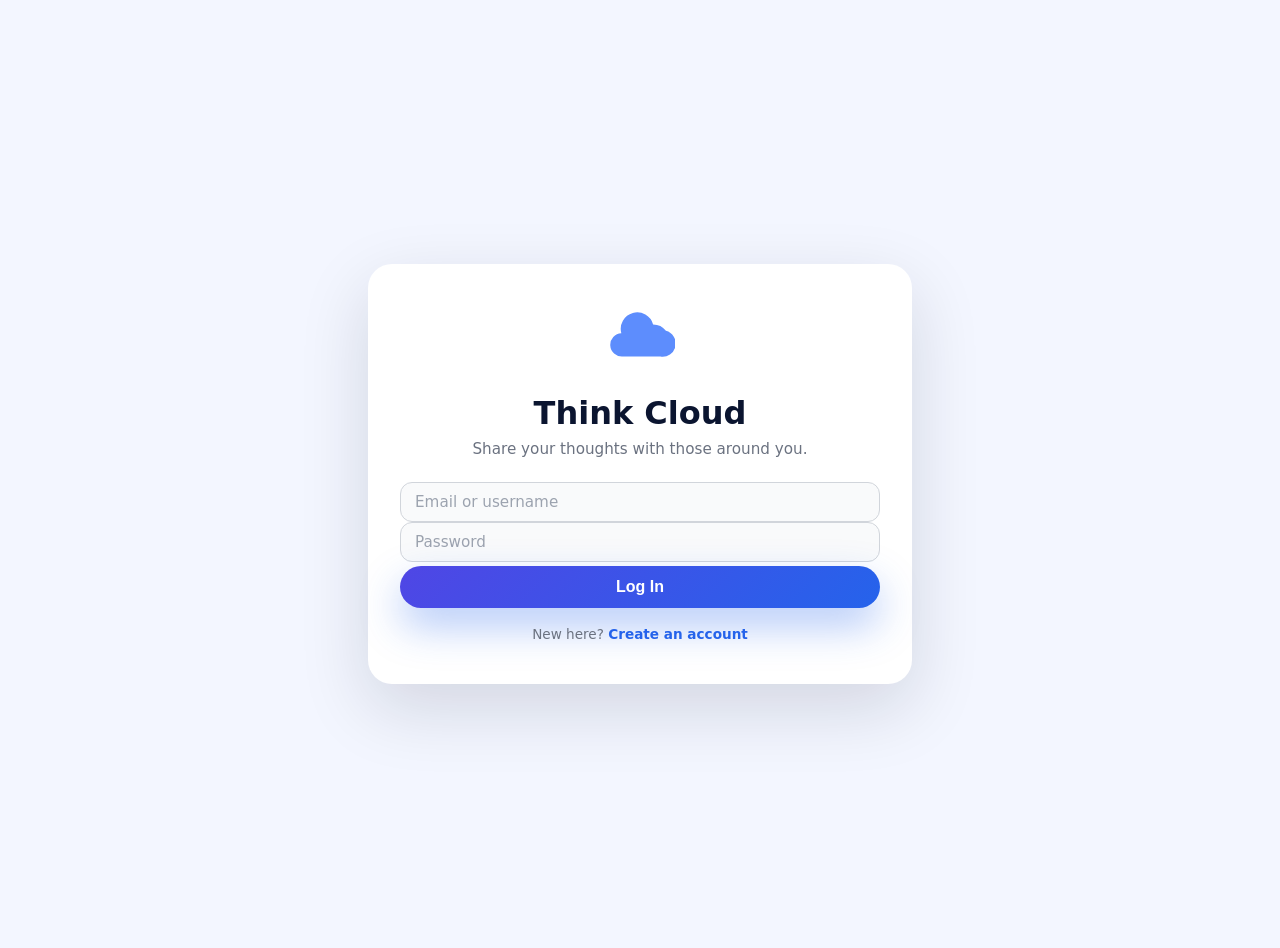
==== index.html @ 52383c8d "Updated sign up" ====
<!doctype html>
<html lang="en">
<head>
  <meta charset="utf-8" />
  <title>Think Cloud – Login</title>
  <link rel="stylesheet" href="styles.css" />
</head>
<body>

  <div class="login-container">

    <!-- Cloud Logo -->
    <div class="logo">
      <svg width="70" height="70" viewBox="0 0 24 24" fill="#5d8dfd">
        <path d="M19 18H6a4 4 0 0 1-.4-7.99A5.5 5.5 0 0 1 16.5 7a5.48 5.48 0 0 1 4.39 2.21A4.5 4.5 0 0 1 19 18Z"/>
      </svg>
    </div>

    <h1>Think Cloud</h1>
    <p class="subtitle">Share your thoughts with those around you.</p>

    <input id="loginEmail" type="text" placeholder="Email or username" />
    <input id="loginPassword" type="password" placeholder="Password" />

    <button id="loginBtn">Log In</button>

    <p class="signup-text">
      New here?
      <a href="signup.html" class="signup-link">Create an account</a>
    </p>

  </div>

  <script>
    document.getElementById("loginBtn").onclick = () => {
      // simple demo login: just go to map
      window.location.href = "map.html";
    };
  </script>

</body>
</html>
---- styles.css ----
/* Base layout */

body {
  margin: 0;
  font-family: system-ui, -apple-system, BlinkMacSystemFont, "Segoe UI",
               sans-serif;
  background: #f3f6ff;
  display: flex;
  align-items: center;
  justify-content: center;
  min-height: 100vh;
  padding: 24px 12px;
  color: #111827;
}

/* Shared auth card (login + signup) */

.login-container {
  width: 100%;
  max-width: 480px;
  background: #ffffff;
  border-radius: 24px;
  padding: 40px 32px 28px;
  box-shadow: 0 24px 70px rgba(15, 23, 42, 0.14);
  text-align: center;
}

.logo {
  margin-bottom: 16px;
}

h1 {
  margin: 0 0 8px;
  font-size: 2rem;
  font-weight: 700;
  color: #0b1530;
}

.subtitle {
  margin: 0 0 24px;
  font-size: 0.95rem;
  color: #6b7280;
}

/* Form groups */

.field-group {
  margin-bottom: 16px;
  text-align: left;
}

.field-group label {
  display: block;
  font-size: 0.85rem;
  font-weight: 500;
  color: #4b5563;
  margin-bottom: 4px;
}

/* Inputs, selects, textareas */

.login-container input[type="text"],
.login-container input[type="email"],
.login-container input[type="password"],
.login-container input[type="file"],
.login-container select,
.login-container textarea {
  width: 100%;
  box-sizing: border-box;
  border-radius: 12px;
  border: 1px solid #d1d5db;
  padding: 10px 14px;
  font-size: 0.95rem;
  font-family: inherit;
  outline: none;
  background-color: #f9fafb;
}

.login-container input::placeholder,
.login-container textarea::placeholder {
  color: #9ca3af;
}

.login-container input:focus,
.login-container select:focus,
.login-container textarea:focus {
  border-color: #3b82f6;
  box-shadow: 0 0 0 2px #bfdbfe;
  background-color: #ffffff;
}

/* Make textarea taller but still match card */

.login-container textarea {
  min-height: 90px;
  resize: vertical;
}

/* Primary button */

.primary-btn,
.login-container button {
  width: 100%;
  border: none;
  border-radius: 999px;
  padding: 12px 16px;
  margin-top: 4px;
  font-size: 1rem;
  font-weight: 600;
  cursor: pointer;
  color: #ffffff;
  background: linear-gradient(135deg, #4f46e5, #2563eb);
  box-shadow: 0 18px 40px rgba(37, 99, 235, 0.35);
  transition: transform 0.05s ease, box-shadow 0.1s ease,
              filter 0.1s ease;
}

.primary-btn:hover,
.login-container button:hover {
  filter: brightness(1.04);
  box-shadow: 0 14px 30px rgba(37, 99, 235, 0.4);
}

.primary-btn:active,
.login-container button:active {
  transform: translateY(1px);
  box-shadow: 0 10px 24px rgba(37, 99, 235, 0.35);
}

/* Login footer / signup footer */

.signup-text {
  margin-top: 18px;
  font-size: 0.85rem;
  color: #6b7280;
}

.signup-text a {
  color: #2563eb;
  text-decoration: none;
  font-weight: 600;
}

.signup-text a:hover {
  text-decoration: underline;
}

/* Map container (for map.html) */

#map {
  height: 100vh;
  width: 100%;
}

/* Explore page styles */

.filterSelection {
  float: left;
  background-color: #2196f3;
  color: #ffffff;
  width: 100px;
  line-height: 100px;
  text-align: center;
  margin: 2px;
  display: none;
}

.exploreShow {
  display: block;
}

.exploreContainer {
  margin-top: 20px;
  overflow: hidden;
}

.exploreBtn {
  border: none;
  outline: none;
  padding: 12px 16px;
  background-color: #f1f1f1;
  cursor: pointer;
}

.exploreBtn:hover {
  background-color: #ddd;
}

.exploreBtn.active {
  background-color: #666;
  color: white;
}
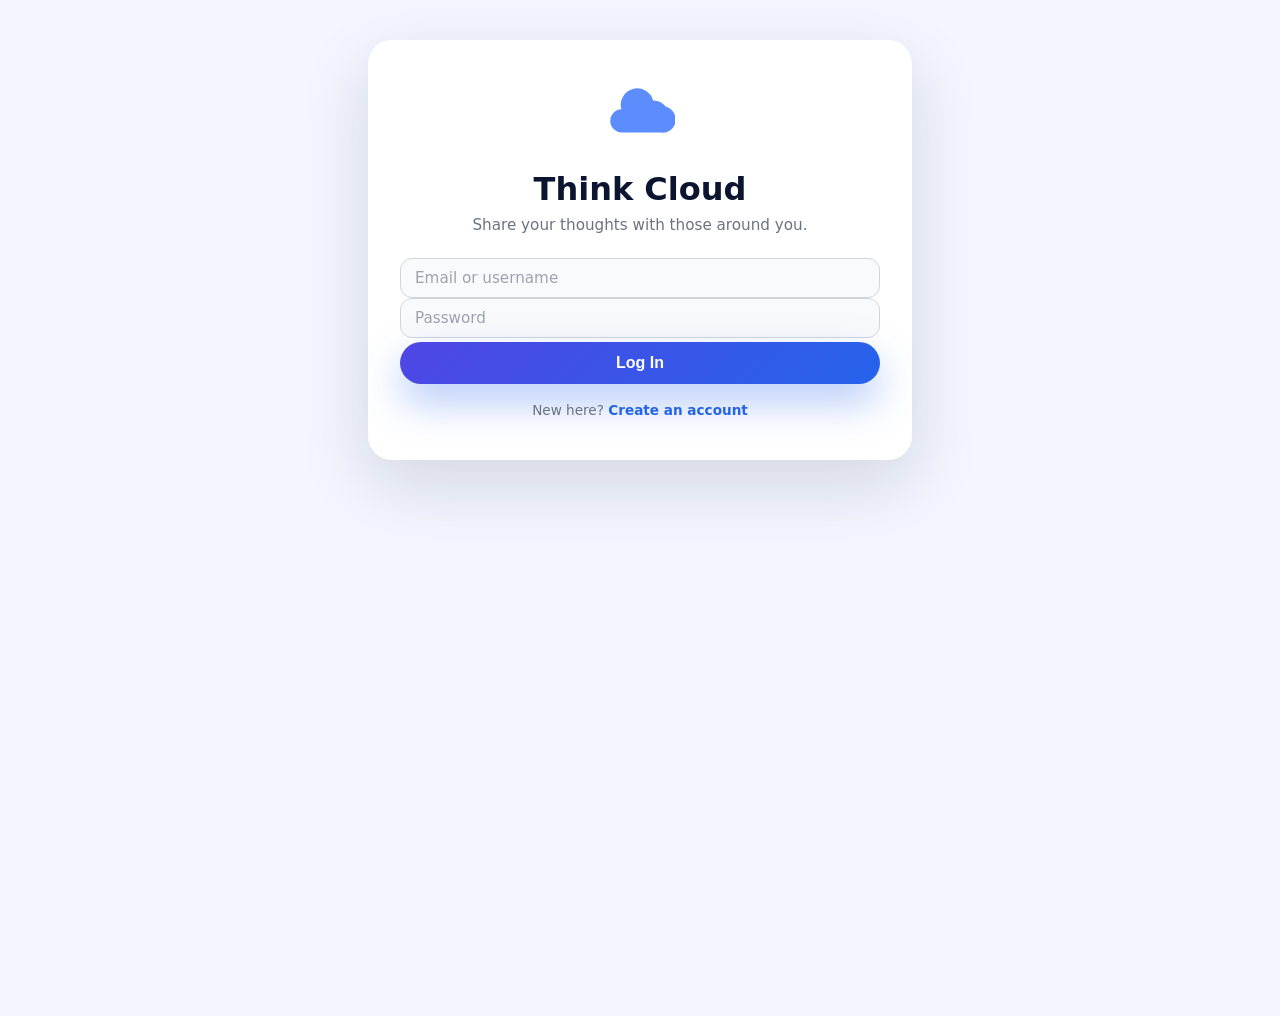
==== commit 74e6110d: "Added more functionality" ====
--- a/index.html
+++ b/index.html
@@ -33,7 +33,7 @@
 
   <script>
     document.getElementById("loginBtn").onclick = () => {
-      // simple demo login: just go to map
+      // simple demo login
       window.location.href = "map.html";
     };
   </script>
--- a/styles.css
+++ b/styles.css
@@ -1,16 +1,12 @@
-/* Base layout */
-
+/* Base layout (shared across pages that use this file) */
 body {
   margin: 0;
   font-family: system-ui, -apple-system, BlinkMacSystemFont, "Segoe UI",
                sans-serif;
   background: #f3f6ff;
-  display: flex;
-  align-items: center;
-  justify-content: center;
+  color: #111827;
   min-height: 100vh;
-  padding: 24px 12px;
-  color: #111827;
+  padding-bottom: 76px; /* space for bottom nav when used */
 }
 
 /* Shared auth card (login + signup) */
@@ -23,6 +19,7 @@
   padding: 40px 32px 28px;
   box-shadow: 0 24px 70px rgba(15, 23, 42, 0.14);
   text-align: center;
+  margin: 40px auto;
 }
 
 .logo {
@@ -145,14 +142,68 @@
   text-decoration: underline;
 }
 
-/* Map container (for map.html) */
+/* Map container (for map.html if this file is ever used there) */
 
 #map {
   height: 100vh;
   width: 100%;
 }
 
-/* Explore page styles */
+/* Bottom navigation bar (shared) */
+
+.bottom-nav {
+  position: fixed;
+  left: 0;
+  right: 0;
+  bottom: 0;
+  height: 70px;
+  background: #ffffff;
+  border-top: 1px solid rgba(148, 163, 184, 0.5);
+  display: flex;
+  justify-content: space-around;
+  align-items: center;
+  box-shadow: 0 -10px 25px rgba(15, 23, 42, 0.16);
+  z-index: 1000;
+}
+
+.bottom-nav a {
+  flex: 1;
+  text-align: center;
+  text-decoration: none;
+  color: #6b7280;
+  font-size: 12px;
+  font-weight: 500;
+  padding-top: 4px;
+  position: relative;
+}
+
+.bottom-nav a .icon {
+  display: block;
+  font-size: 20px;
+  margin-bottom: 2px;
+}
+
+/* Active tab */
+.bottom-nav a.active {
+  color: #4f46e5;
+}
+
+.bottom-nav a.active::after {
+  content: "";
+  display: block;
+  width: 26px;
+  height: 3px;
+  border-radius: 999px;
+  background: #4f46e5;
+  margin: 4px auto 0;
+}
+
+/* Slight emphasis on center map icon if you want */
+.center-icon .icon {
+  font-size: 22px;
+}
+
+/* OLD explore styles kept (optional, safe) */
 
 .filterSelection {
   float: left;
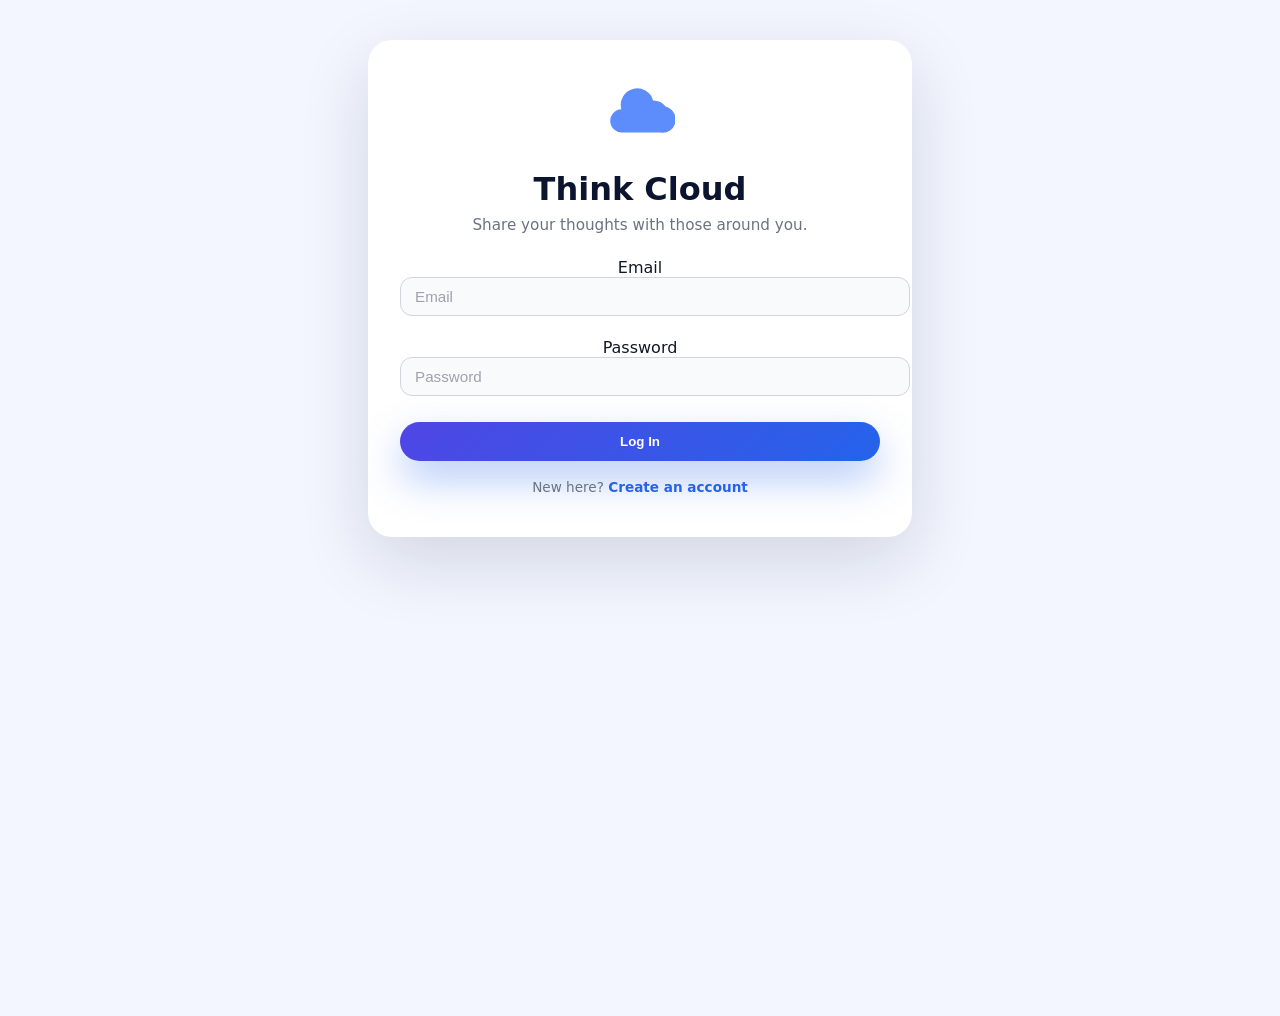
==== commit 349480b4: "Updated map + bottom nav fixes" ====
--- a/index.html
+++ b/index.html
@@ -1,9 +1,11 @@
+
 <!doctype html>
 <html lang="en">
 <head>
   <meta charset="utf-8" />
   <title>Think Cloud – Login</title>
-  <link rel="stylesheet" href="styles.css" />
+  <link rel="stylesheet" href="styles.css?v=1">
+
 </head>
 <body>
 
@@ -19,10 +21,19 @@
     <h1>Think Cloud</h1>
     <p class="subtitle">Share your thoughts with those around you.</p>
 
-    <input id="loginEmail" type="text" placeholder="Email or username" />
-    <input id="loginPassword" type="password" placeholder="Password" />
+    <!-- Email -->
+    <div class="field-group">
+      <label for="loginEmail">Email</label>
+      <input id="loginEmail" type="email" placeholder="Email" required />
+    </div>
 
-    <button id="loginBtn">Log In</button>
+    <!-- Password -->
+    <div class="field-group">
+      <label for="loginPassword">Password</label>
+      <input id="loginPassword" type="password" placeholder="Password" required />
+    </div>
+
+    <button id="loginBtn" class="primary-btn">Log In</button>
 
     <p class="signup-text">
       New here?
@@ -39,4 +50,4 @@
   </script>
 
 </body>
-</html>+</html>
--- a/styles.css
+++ b/styles.css
@@ -1,15 +1,18 @@
-/* Base layout (shared across pages that use this file) */
+/* =====================================
+   BASE LAYOUT
+===================================== */
 body {
   margin: 0;
-  font-family: system-ui, -apple-system, BlinkMacSystemFont, "Segoe UI",
-               sans-serif;
+  font-family: system-ui, -apple-system, BlinkMacSystemFont, "Segoe UI", sans-serif;
   background: #f3f6ff;
   color: #111827;
   min-height: 100vh;
-  padding-bottom: 76px; /* space for bottom nav when used */
-}
-
-/* Shared auth card (login + signup) */
+  padding-bottom: 76px;
+}
+
+/* =====================================
+   LOGIN PAGE STYLES
+===================================== */
 
 .login-container {
   width: 100%;
@@ -39,92 +42,45 @@
   color: #6b7280;
 }
 
-/* Form groups */
-
-.field-group {
-  margin-bottom: 16px;
-  text-align: left;
-}
-
-.field-group label {
-  display: block;
-  font-size: 0.85rem;
-  font-weight: 500;
-  color: #4b5563;
-  margin-bottom: 4px;
-}
-
-/* Inputs, selects, textareas */
-
-.login-container input[type="text"],
-.login-container input[type="email"],
-.login-container input[type="password"],
-.login-container input[type="file"],
-.login-container select,
-.login-container textarea {
+/* Inputs */
+.login-container input {
   width: 100%;
-  box-sizing: border-box;
   border-radius: 12px;
   border: 1px solid #d1d5db;
   padding: 10px 14px;
+  margin-bottom: 22px !important;
+  background-color: #f9fafb;
   font-size: 0.95rem;
-  font-family: inherit;
   outline: none;
-  background-color: #f9fafb;
-}
-
-.login-container input::placeholder,
-.login-container textarea::placeholder {
+}
+
+.login-container input::placeholder {
   color: #9ca3af;
 }
 
-.login-container input:focus,
-.login-container select:focus,
-.login-container textarea:focus {
+.login-container input:focus {
   border-color: #3b82f6;
   box-shadow: 0 0 0 2px #bfdbfe;
   background-color: #ffffff;
 }
 
-/* Make textarea taller but still match card */
-
-.login-container textarea {
-  min-height: 90px;
-  resize: vertical;
-}
-
-/* Primary button */
-
-.primary-btn,
+/* Buttons */
 .login-container button {
   width: 100%;
   border: none;
   border-radius: 999px;
   padding: 12px 16px;
   margin-top: 4px;
-  font-size: 1rem;
   font-weight: 600;
+  background: linear-gradient(135deg, #4f46e5, #2563eb);
+  color: #ffffff;
   cursor: pointer;
-  color: #ffffff;
-  background: linear-gradient(135deg, #4f46e5, #2563eb);
   box-shadow: 0 18px 40px rgba(37, 99, 235, 0.35);
-  transition: transform 0.05s ease, box-shadow 0.1s ease,
-              filter 0.1s ease;
-}
-
-.primary-btn:hover,
+}
+
 .login-container button:hover {
   filter: brightness(1.04);
-  box-shadow: 0 14px 30px rgba(37, 99, 235, 0.4);
-}
-
-.primary-btn:active,
-.login-container button:active {
-  transform: translateY(1px);
-  box-shadow: 0 10px 24px rgba(37, 99, 235, 0.35);
-}
-
-/* Login footer / signup footer */
+}
 
 .signup-text {
   margin-top: 18px;
@@ -134,22 +90,13 @@
 
 .signup-text a {
   color: #2563eb;
+  font-weight: 600;
   text-decoration: none;
-  font-weight: 600;
-}
-
-.signup-text a:hover {
-  text-decoration: underline;
-}
-
-/* Map container (for map.html if this file is ever used there) */
-
-#map {
-  height: 100vh;
-  width: 100%;
-}
-
-/* Bottom navigation bar (shared) */
+}
+
+/* =====================================
+   FIXED BOTTOM NAV
+===================================== */
 
 .bottom-nav {
   position: fixed;
@@ -158,12 +105,12 @@
   bottom: 0;
   height: 70px;
   background: #ffffff;
-  border-top: 1px solid rgba(148, 163, 184, 0.5);
+  border-top: 1px solid rgba(148,163,184,0.5);
   display: flex;
   justify-content: space-around;
   align-items: center;
-  box-shadow: 0 -10px 25px rgba(15, 23, 42, 0.16);
-  z-index: 1000;
+  box-shadow: 0 -10px 25px rgba(15,23,42,0.16);
+  z-index: 9999;
 }
 
 .bottom-nav a {
@@ -173,17 +120,13 @@
   color: #6b7280;
   font-size: 12px;
   font-weight: 500;
-  padding-top: 4px;
-  position: relative;
 }
 
 .bottom-nav a .icon {
   display: block;
   font-size: 20px;
-  margin-bottom: 2px;
-}
-
-/* Active tab */
+}
+
 .bottom-nav a.active {
   color: #4f46e5;
 }
@@ -198,46 +141,164 @@
   margin: 4px auto 0;
 }
 
-/* Slight emphasis on center map icon if you want */
-.center-icon .icon {
+/* =====================================
+   UNIVERSAL MESSAGE MODAL — SMALL (MAP PAGE ONLY)
+   RENAMED TO AVOID CONFLICTS WITH CHAT DRAWER
+===================================== */
+
+.mini-chat-modal {
+  position: fixed;
+  bottom: 0;
+  left: 0;
+  right: 0;
+  height: 55%;
+  background: #ffffff;
+  border-radius: 24px 24px 0 0;
+  box-shadow: 0 -4px 40px rgba(0,0,0,0.15);
+  display: none;
+  flex-direction: column;
+  z-index: 99999;
+}
+
+.mini-chat-modal.show {
+  display: flex;
+}
+
+/* Header */
+.mini-chat-header {
+  display: flex;
+  align-items: center;
+  padding: 16px;
+  border-bottom: 1px solid #e5e7eb;
+}
+
+.mini-chat-avatar {
+  width: 44px;
+  height: 44px;
+  background: #406fdd;
+  border-radius: 50%;
+  display: flex;
+  justify-content: center;
+  align-items: center;
   font-size: 22px;
-}
-
-/* OLD explore styles kept (optional, safe) */
-
-.filterSelection {
-  float: left;
-  background-color: #2196f3;
-  color: #ffffff;
-  width: 100px;
-  line-height: 100px;
-  text-align: center;
-  margin: 2px;
+  color: white;
+  margin-right: 12px;
+}
+
+.mini-chat-name {
+  font-size: 18px;
+  font-weight: 600;
+}
+
+.mini-chat-meta {
+  font-size: 13px;
+  color: #6b7280;
+}
+
+.mini-chat-close {
+  margin-left: auto;
+  border: none;
+  background: none;
+  font-size: 22px;
+  cursor: pointer;
+}
+
+/* Thread */
+.mini-chat-thread {
+  flex: 1;
+  overflow-y: auto;
+  padding: 12px 16px;
+  background: #f8fafc;
+}
+
+/* Message bubble row */
+.mini-msg-row-out {
+  display: flex;
+  justify-content: flex-end;
+  margin-bottom: 8px;
+  position: relative;
+}
+
+/* Message bubble */
+.mini-msg-bubble-out {
+  background: #2d52ff;
+  color: white;
+  padding: 10px 14px;
+  border-radius: 16px;
+  max-width: 70%;
+  font-size: 15px;
+  position: relative;
+}
+
+.mini-msg-time {
+  margin-top: 4px;
+  font-size: 12px;
+  opacity: 0.75;
+}
+
+/* ⋮ menu button */
+.mini-msg-menu-btn {
+  background: none;
+  border: none;
+  font-size: 20px;
+  position: absolute;
+  left: -20px;
+  top: 0;
+  cursor: pointer;
+  color: #777;
+}
+
+.mini-msg-menu {
+  position: absolute;
+  left: -90px;
+  top: 12px;
+  background: white;
+  border: 1px solid #ddd;
+  box-shadow: 0 4px 12px rgba(0,0,0,0.15);
+  border-radius: 8px;
+  padding: 4px 0;
+  width: 80px;
+}
+
+.mini-msg-menu.hidden {
   display: none;
 }
 
-.exploreShow {
-  display: block;
-}
-
-.exploreContainer {
-  margin-top: 20px;
-  overflow: hidden;
-}
-
-.exploreBtn {
-  border: none;
+.mini-msg-menu-delete {
+  width: 100%;
+  border: none;
+  background: none;
+  padding: 8px 14px;
+  text-align: left;
+  font-size: 14px;
+  color: #d11a2a;
+  cursor: pointer;
+}
+
+/* Input row */
+.mini-chat-input-row {
+  display: flex;
+  padding: 12px;
+  border-top: 1px solid #eee;
+}
+
+.mini-chat-input {
+  flex: 1;
+  padding: 12px;
+  border-radius: 30px;
+  border: 1px solid #ccc;
   outline: none;
-  padding: 12px 16px;
-  background-color: #f1f1f1;
-  cursor: pointer;
-}
-
-.exploreBtn:hover {
-  background-color: #ddd;
-}
-
-.exploreBtn.active {
-  background-color: #666;
+}
+
+.mini-chat-send-btn {
+  margin-left: 10px;
+  padding: 12px 18px;
+  border-radius: 30px;
+  border: none;
+  background: #406fdd;
   color: white;
-}+}
+
+.mini-chat-send-btn:disabled {
+  background: #a7b8ef;
+}
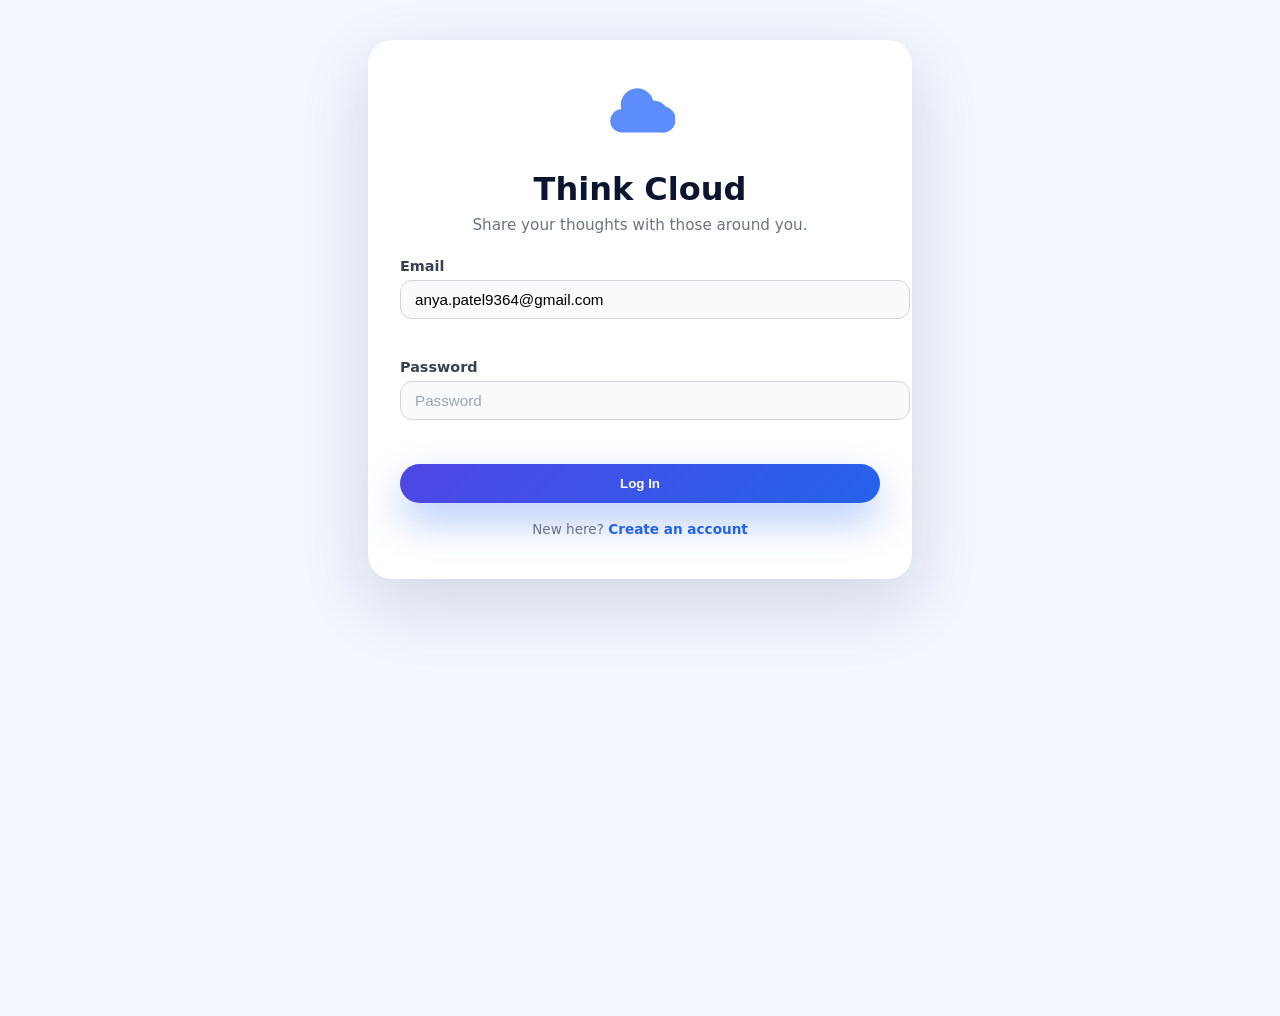
==== commit ff1119e7: "Updated chat system, fixed modal, and UI changes" ====
--- a/index.html
+++ b/index.html
@@ -1,11 +1,9 @@
-
 <!doctype html>
 <html lang="en">
 <head>
   <meta charset="utf-8" />
   <title>Think Cloud – Login</title>
   <link rel="stylesheet" href="styles.css?v=1">
-
 </head>
 <body>
 
@@ -21,10 +19,16 @@
     <h1>Think Cloud</h1>
     <p class="subtitle">Share your thoughts with those around you.</p>
 
-    <!-- Email -->
+    <!-- Email (HARD-CODED) -->
     <div class="field-group">
       <label for="loginEmail">Email</label>
-      <input id="loginEmail" type="email" placeholder="Email" required />
+      <input 
+        id="loginEmail" 
+        type="email"
+        placeholder="Email"
+        value="anya.patel9364@gmail.com"
+        readonly
+      />
     </div>
 
     <!-- Password -->
@@ -33,7 +37,7 @@
       <input id="loginPassword" type="password" placeholder="Password" required />
     </div>
 
-    <button id="loginBtn" class="primary-btn">Log In</button>
+    <button id="loginBtn" class="primary-btn" type="button">Log In</button>
 
     <p class="signup-text">
       New here?
@@ -43,10 +47,24 @@
   </div>
 
   <script>
-    document.getElementById("loginBtn").onclick = () => {
-      // simple demo login
+    // When clicking Log In → automatically loads Anya's profile
+    document.getElementById("loginBtn").addEventListener("click", () => {
+
+      // store hardcoded user profile
+      const profile = {
+        firstName: "Anya",
+        lastName: "Patel",
+        school: "UTD – The University of Texas at Dallas",
+        major: "Computer Science",
+        status: "Incoming",
+        country: "India",
+        bio: "Incoming UTD CS freshman from India 🌿"
+      };
+
+      localStorage.setItem("tc_currentUser", JSON.stringify(profile));
+
       window.location.href = "map.html";
-    };
+    });
   </script>
 
 </body>
--- a/styles.css
+++ b/styles.css
@@ -94,6 +94,20 @@
   text-decoration: none;
 }
 
+/* Fix alignment of labels + inputs */
+.field-group {
+  text-align: left;
+  margin-bottom: 18px;
+}
+
+.field-group label {
+  display: block;
+  margin-bottom: 6px;
+  font-size: 0.9rem;
+  font-weight: 600;
+  color: #374151;
+}
+
 /* =====================================
    FIXED BOTTOM NAV
 ===================================== */
@@ -143,7 +157,6 @@
 
 /* =====================================
    UNIVERSAL MESSAGE MODAL — SMALL (MAP PAGE ONLY)
-   RENAMED TO AVOID CONFLICTS WITH CHAT DRAWER
 ===================================== */
 
 .mini-chat-modal {
@@ -211,7 +224,16 @@
   background: #f8fafc;
 }
 
-/* Message bubble row */
+/* Message bubble row - OTHER USER (LEFT SIDE) */
+.mini-msg-row-in {
+  display: flex;
+  justify-content: flex-start;
+  flex-direction: column;
+  margin-bottom: 8px;
+  position: relative;
+}
+
+/* Message bubble row - USER (RIGHT SIDE) */
 .mini-msg-row-out {
   display: flex;
   justify-content: flex-end;
@@ -219,7 +241,7 @@
   position: relative;
 }
 
-/* Message bubble */
+/* Message bubble - USER */
 .mini-msg-bubble-out {
   background: #2d52ff;
   color: white;
@@ -228,6 +250,16 @@
   max-width: 70%;
   font-size: 15px;
   position: relative;
+}
+
+/* HIDE time for user messages */
+.mini-msg-row-out .mini-msg-time {
+  display: none;
+}
+
+/* HIDE menu button for user messages */
+.mini-msg-row-out .mini-msg-menu-btn {
+  display: none;
 }
 
 .mini-msg-time {
@@ -302,3 +334,96 @@
 .mini-chat-send-btn:disabled {
   background: #a7b8ef;
 }
+
+/* =====================================
+   CHAT THREAD (UPDATED)
+===================================== */
+
+.message {
+  max-width: 75%;
+  margin: 8px 0;
+  display: flex;
+  flex-direction: column;
+  position: relative;
+}
+
+/* Left vs Right */
+.from-them {
+  align-self: flex-start;
+}
+
+.from-you {
+  align-self: flex-end;
+  text-align: right;
+}
+
+/* Bubble */
+.bubble {
+  padding: 10px 14px;
+  border-radius: 14px;
+  font-size: 16px;
+}
+
+.from-them .bubble {
+  background: #ffffff;
+  color: #111;
+}
+
+.from-you .bubble {
+  background: #2d52ff;
+  color: white;
+}
+
+/* Timestamp - HIDE for user messages */
+.time {
+  font-size: 12px;
+  color: #888;
+  margin-top: 3px;
+}
+
+.from-them .time {
+  text-align: left;
+}
+
+.from-you .time {
+  display: none; /* Hide time for user messages */
+}
+
+/* Delete button - HIDE for user messages */
+.from-you .message-menu {
+  display: none;
+}
+
+.message-menu {
+  position: absolute;
+  top: -4px;
+  left: -6px;
+}
+
+.message-menu button {
+  padding: 3px 6px;
+  font-size: 11px;
+  border-radius: 6px;
+  background: #f2f2f2;
+  border: 1px solid #ccc;
+  cursor: pointer;
+}
+
+.message-menu button:hover {
+  background: #e5e5e5;
+}
+
+/* === FIX BUTTON ALIGNMENT FOR EXPLORE CARDS === */
+
+.user-card {
+  display: flex;
+  flex-direction: column;
+}
+
+.user-actions {
+  margin-top: auto;   /* Pushes buttons to bottom */
+  display: flex;
+  flex-direction: column;
+  gap: 6px;           /* Spacing between Send + Connect */
+}
+
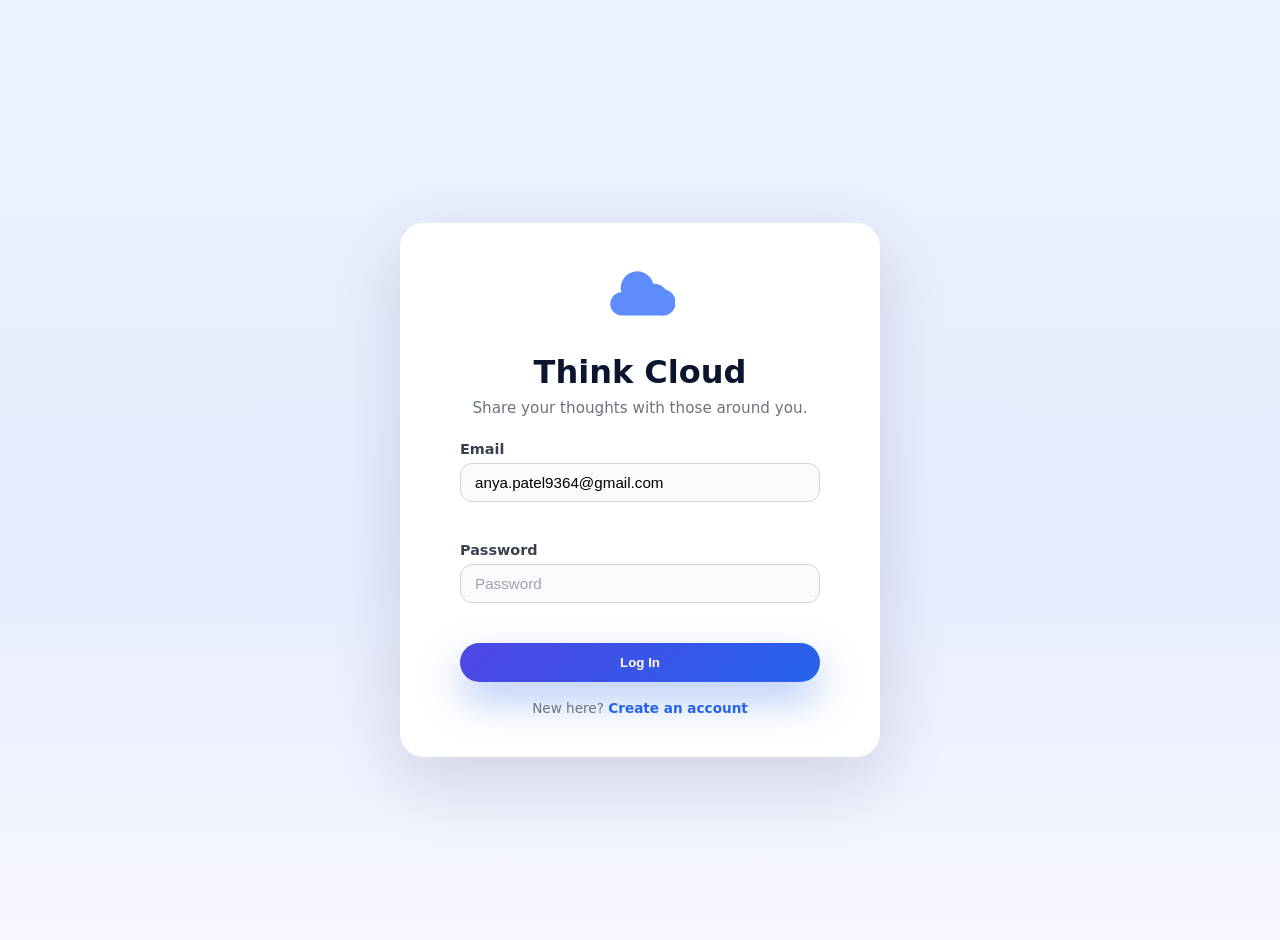
==== commit e600fed2: "login page formatting" ====
--- a/index.html
+++ b/index.html
@@ -5,7 +5,7 @@
   <title>Think Cloud – Login</title>
   <link rel="stylesheet" href="styles.css?v=1">
 </head>
-<body>
+<body class="login-page">
 
   <div class="login-container">
 
--- a/styles.css
+++ b/styles.css
@@ -23,6 +23,7 @@
   box-shadow: 0 24px 70px rgba(15, 23, 42, 0.14);
   text-align: center;
   margin: 40px auto;
+  box-sizing: border-box;
 }
 
 .logo {
@@ -52,6 +53,7 @@
   background-color: #f9fafb;
   font-size: 0.95rem;
   outline: none;
+  box-sizing: border-box;
 }
 
 .login-container input::placeholder {
@@ -70,12 +72,14 @@
   border: none;
   border-radius: 999px;
   padding: 12px 16px;
-  margin-top: 4px;
+  margin: 12px auto 0;
   font-weight: 600;
   background: linear-gradient(135deg, #4f46e5, #2563eb);
   color: #ffffff;
   cursor: pointer;
   box-shadow: 0 18px 40px rgba(37, 99, 235, 0.35);
+  max-width: 360px;
+  display: block;
 }
 
 .login-container button:hover {
@@ -97,7 +101,9 @@
 /* Fix alignment of labels + inputs */
 .field-group {
   text-align: left;
-  margin-bottom: 18px;
+  margin: 0 auto 18px;
+  width: 100%;
+  max-width: 360px;
 }
 
 .field-group label {
@@ -427,3 +433,55 @@
   gap: 6px;           /* Spacing between Send + Connect */
 }
 
+/* UNIVERSAL BACK TO MAP BUTTON */
+.back-to-map-btn {
+  position: fixed;
+  top: 16px;
+  left: 16px;
+  background: #ffffff;
+  padding: 10px 16px;
+  border-radius: 14px;
+  font-size: 15px;
+  font-weight: 600;
+  color: #333;
+  text-decoration: none;
+  box-shadow: 0 4px 14px rgba(0,0,0,0.15);
+  z-index: 9999;
+}
+
+.back-to-map-btn:hover {
+  background: #f3f3f3;
+}
+
+.page-header {
+  text-align: center;
+  margin-top: 20px;
+}
+
+.page-header h1 {
+  font-size: 32px;
+  margin-bottom: 6px;
+}
+
+.page-header p {
+  color: #6b7280;
+  margin-top: 4px;
+}
+.login-page {
+  display: flex;
+  align-items: center;
+  justify-content: center;
+  min-height: 100vh;
+  padding: 40px 16px;
+  background: linear-gradient(180deg, #edf2ff 0%, #e7ecff 60%, #f6f7ff 100%);
+}
+
+.login-page,
+body.login-page {
+  margin: 0;
+  padding-bottom: 0;
+}
+
+.login-page .login-container {
+  margin: 0;
+}
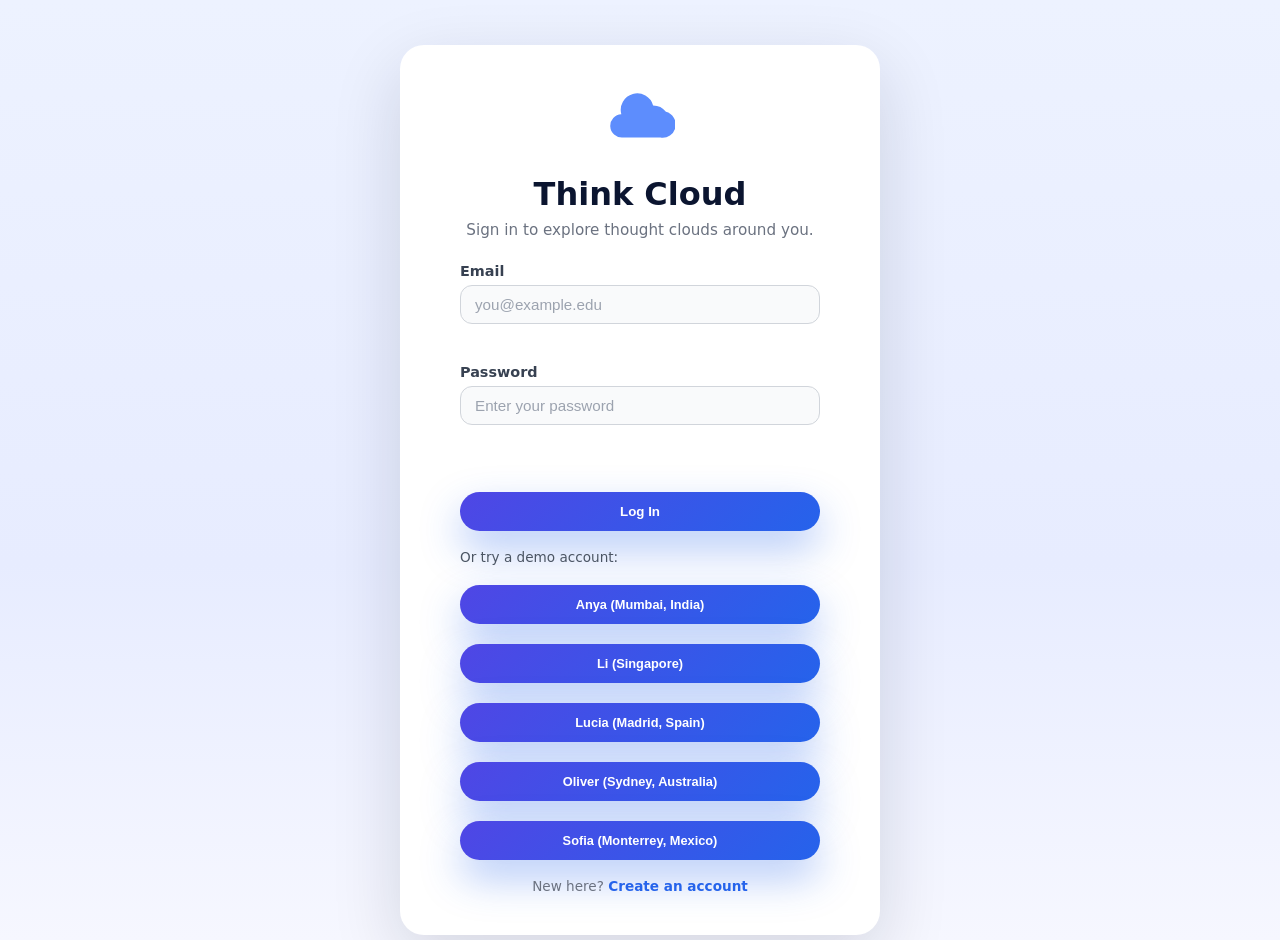
==== commit b8e705e8: "polish map UX, auth flow, and social demo data" ====
--- a/index.html
+++ b/index.html
@@ -2,7 +2,7 @@
 <html lang="en">
 <head>
   <meta charset="utf-8" />
-  <title>Think Cloud – Login</title>
+  <title>Think Cloud — Login</title>
   <link rel="stylesheet" href="styles.css?v=1">
 </head>
 <body class="login-page">
@@ -17,27 +17,41 @@
     </div>
 
     <h1>Think Cloud</h1>
-    <p class="subtitle">Share your thoughts with those around you.</p>
+    <p class="subtitle">Sign in to explore thought clouds around you.</p>
 
-    <!-- Email (HARD-CODED) -->
+    <!-- Email -->
     <div class="field-group">
       <label for="loginEmail">Email</label>
       <input 
         id="loginEmail" 
         type="email"
-        placeholder="Email"
-        value="anya.patel9364@gmail.com"
-        readonly
+        placeholder="you@example.edu"
+        autocomplete="email"
+        required
       />
     </div>
 
     <!-- Password -->
     <div class="field-group">
       <label for="loginPassword">Password</label>
-      <input id="loginPassword" type="password" placeholder="Password" required />
+      <input 
+        id="loginPassword" 
+        type="password" 
+        placeholder="Enter your password" 
+        autocomplete="current-password"
+        required 
+      />
     </div>
 
+    <p id="loginError" class="form-error" aria-live="polite"></p>
+
     <button id="loginBtn" class="primary-btn" type="button">Log In</button>
+
+    <!-- Demo accounts for user testing -->
+    <div class="demo-section">
+      <p class="demo-title">Or try a demo account:</p>
+      <div id="demoUserList" class="demo-user-list"></div>
+    </div>
 
     <p class="signup-text">
       New here?
@@ -46,24 +60,13 @@
 
   </div>
 
+  <script src="ui.js"></script>
+  <script src="auth.js"></script>
   <script>
-    // When clicking Log In → automatically loads Anya's profile
-    document.getElementById("loginBtn").addEventListener("click", () => {
-
-      // store hardcoded user profile
-      const profile = {
-        firstName: "Anya",
-        lastName: "Patel",
-        school: "UTD – The University of Texas at Dallas",
-        major: "Computer Science",
-        status: "Incoming",
-        country: "India",
-        bio: "Incoming UTD CS freshman from India 🌿"
-      };
-
-      localStorage.setItem("tc_currentUser", JSON.stringify(profile));
-
-      window.location.href = "map.html";
+    document.addEventListener("DOMContentLoaded", function () {
+      if (window.Auth && typeof Auth.initLoginPage === "function") {
+        Auth.initLoginPage();
+      }
     });
   </script>
 
--- a/styles.css
+++ b/styles.css
@@ -114,6 +114,49 @@
   color: #374151;
 }
 
+/* Inline form errors */
+.form-error {
+  max-width: 360px;
+  margin: 0 auto 4px;
+  font-size: 0.85rem;
+  color: #dc2626;
+  text-align: left;
+  min-height: 1.1em;
+}
+
+/* Demo account list on login */
+.demo-section {
+  margin: 18px auto 0;
+  max-width: 360px;
+  text-align: left;
+}
+
+.demo-title {
+  margin: 0 0 8px;
+  font-size: 0.85rem;
+  color: #4b5563;
+}
+
+.demo-user-list {
+  display: flex;
+  flex-wrap: wrap;
+  gap: 8px;
+}
+
+.demo-user-btn {
+  border-radius: 999px;
+  border: 1px solid #d1d5db;
+  padding: 6px 10px;
+  font-size: 0.8rem;
+  background: #f9fafb;
+  cursor: pointer;
+}
+
+.demo-user-btn:hover {
+  background: #e5edff;
+  border-color: #4f46e5;
+}
+
 /* =====================================
    FIXED BOTTOM NAV
 ===================================== */
@@ -417,6 +460,48 @@
 
 .message-menu button:hover {
   background: #e5e5e5;
+}
+
+/* Toasts */
+.tc-toast-container {
+  position: fixed;
+  left: 50%;
+  bottom: 80px;
+  transform: translateX(-50%);
+  display: flex;
+  flex-direction: column;
+  gap: 8px;
+  z-index: 10000;
+}
+
+.tc-toast {
+  min-width: 220px;
+  max-width: 340px;
+  padding: 10px 14px;
+  border-radius: 999px;
+  font-size: 14px;
+  background: #111827;
+  color: #f9fafb;
+  box-shadow: 0 12px 30px rgba(15, 23, 42, 0.35);
+  opacity: 0.96;
+  transition: opacity 0.25s ease, transform 0.25s ease;
+}
+
+.tc-toast--success {
+  background: #16a34a;
+}
+
+.tc-toast--info {
+  background: #2563eb;
+}
+
+.tc-toast--error {
+  background: #dc2626;
+}
+
+.tc-toast--hide {
+  opacity: 0;
+  transform: translateY(4px);
 }
 
 /* === FIX BUTTON ALIGNMENT FOR EXPLORE CARDS === */
@@ -449,6 +534,10 @@
   z-index: 9999;
 }
 
+.back-to-map-btn.back-on-map {
+  top: 100px;
+}
+
 .back-to-map-btn:hover {
   background: #f3f3f3;
 }
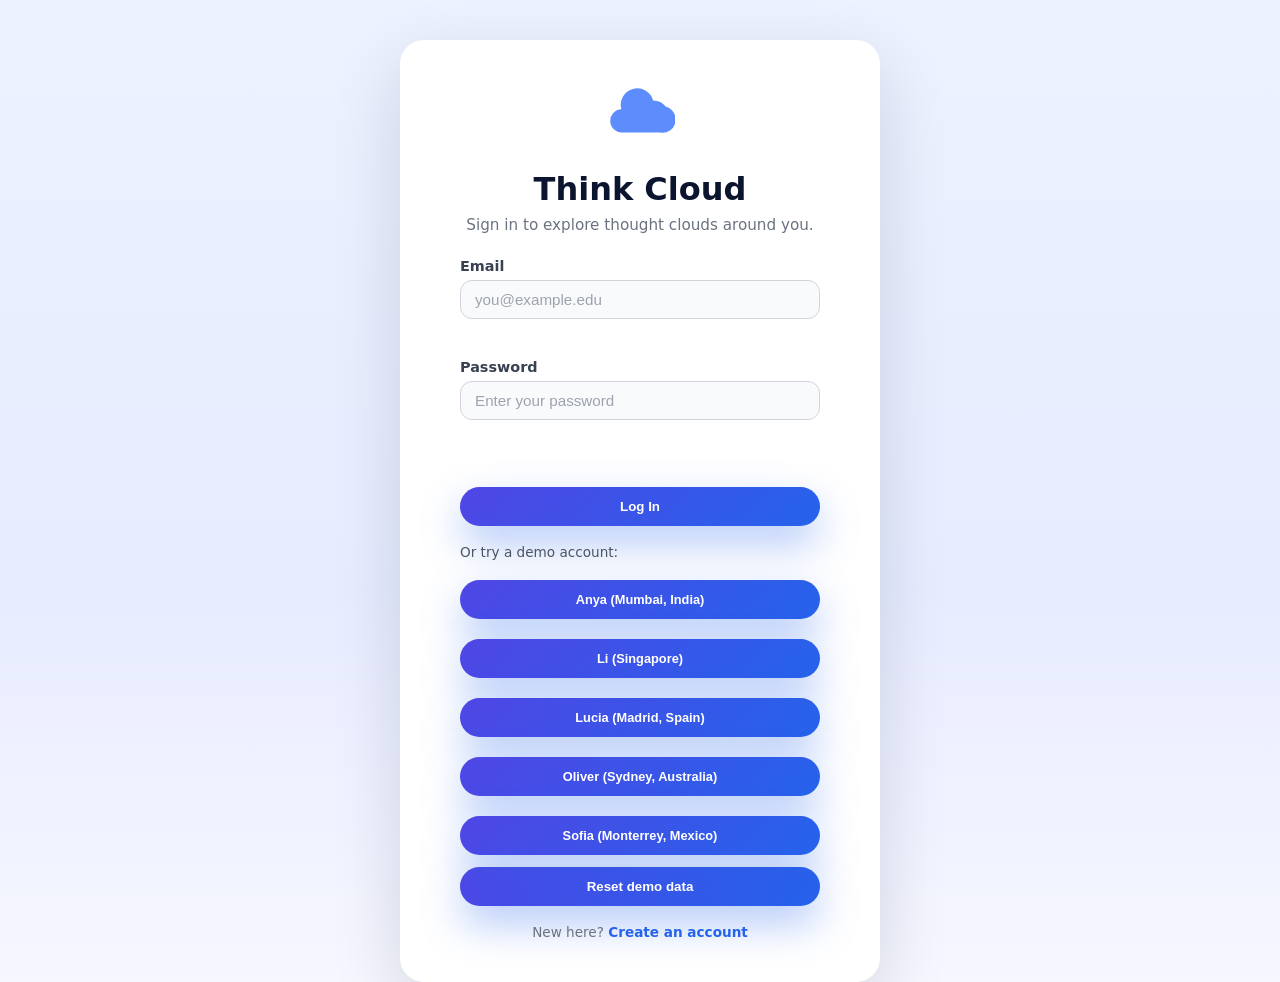
==== commit 757d402c: "reset button + demo data tweak added reset button to reset demo data, as well as add more consistent" ====
--- a/index.html
+++ b/index.html
@@ -53,6 +53,10 @@
       <div id="demoUserList" class="demo-user-list"></div>
     </div>
 
+    <button id="resetDemoBtn" class="reset-btn" type="button">
+      Reset demo data
+    </button>
+
     <p class="signup-text">
       New here?
       <a href="signup.html" class="signup-link">Create an account</a>
@@ -67,6 +71,30 @@
       if (window.Auth && typeof Auth.initLoginPage === "function") {
         Auth.initLoginPage();
       }
+
+      const resetBtn = document.getElementById("resetDemoBtn");
+      if (resetBtn) {
+        resetBtn.addEventListener("click", () => {
+          const keysToClear = [
+            "tc_currentUser",
+            "tc_globalConnections_v1",
+            "tc_globalFriendRequests_v1",
+            "tc_globalThreads_v1",
+            "tc_exploreUsers",
+            "tc_mapState",
+            "tc_mapPins",
+            "tc_notifications"
+          ];
+
+          keysToClear.forEach((key) => localStorage.removeItem(key));
+          // Also clear any other tc_ keys left over from previous runs
+          Object.keys(localStorage)
+            .filter((k) => k.startsWith("tc_"))
+            .forEach((k) => localStorage.removeItem(k));
+
+          location.reload();
+        });
+      }
     });
   </script>
 
--- a/styles.css
+++ b/styles.css
@@ -157,6 +157,20 @@
   border-color: #4f46e5;
 }
 
+.reset-btn {
+  margin-top: 14px;
+  max-width: 360px;
+  background: #f8fafc;
+  color: #374151;
+  border: 1px solid #d1d5db;
+  box-shadow: none;
+}
+
+.reset-btn:hover {
+  background: #eef2ff;
+  border-color: #4f46e5;
+}
+
 /* =====================================
    FIXED BOTTOM NAV
 ===================================== */
